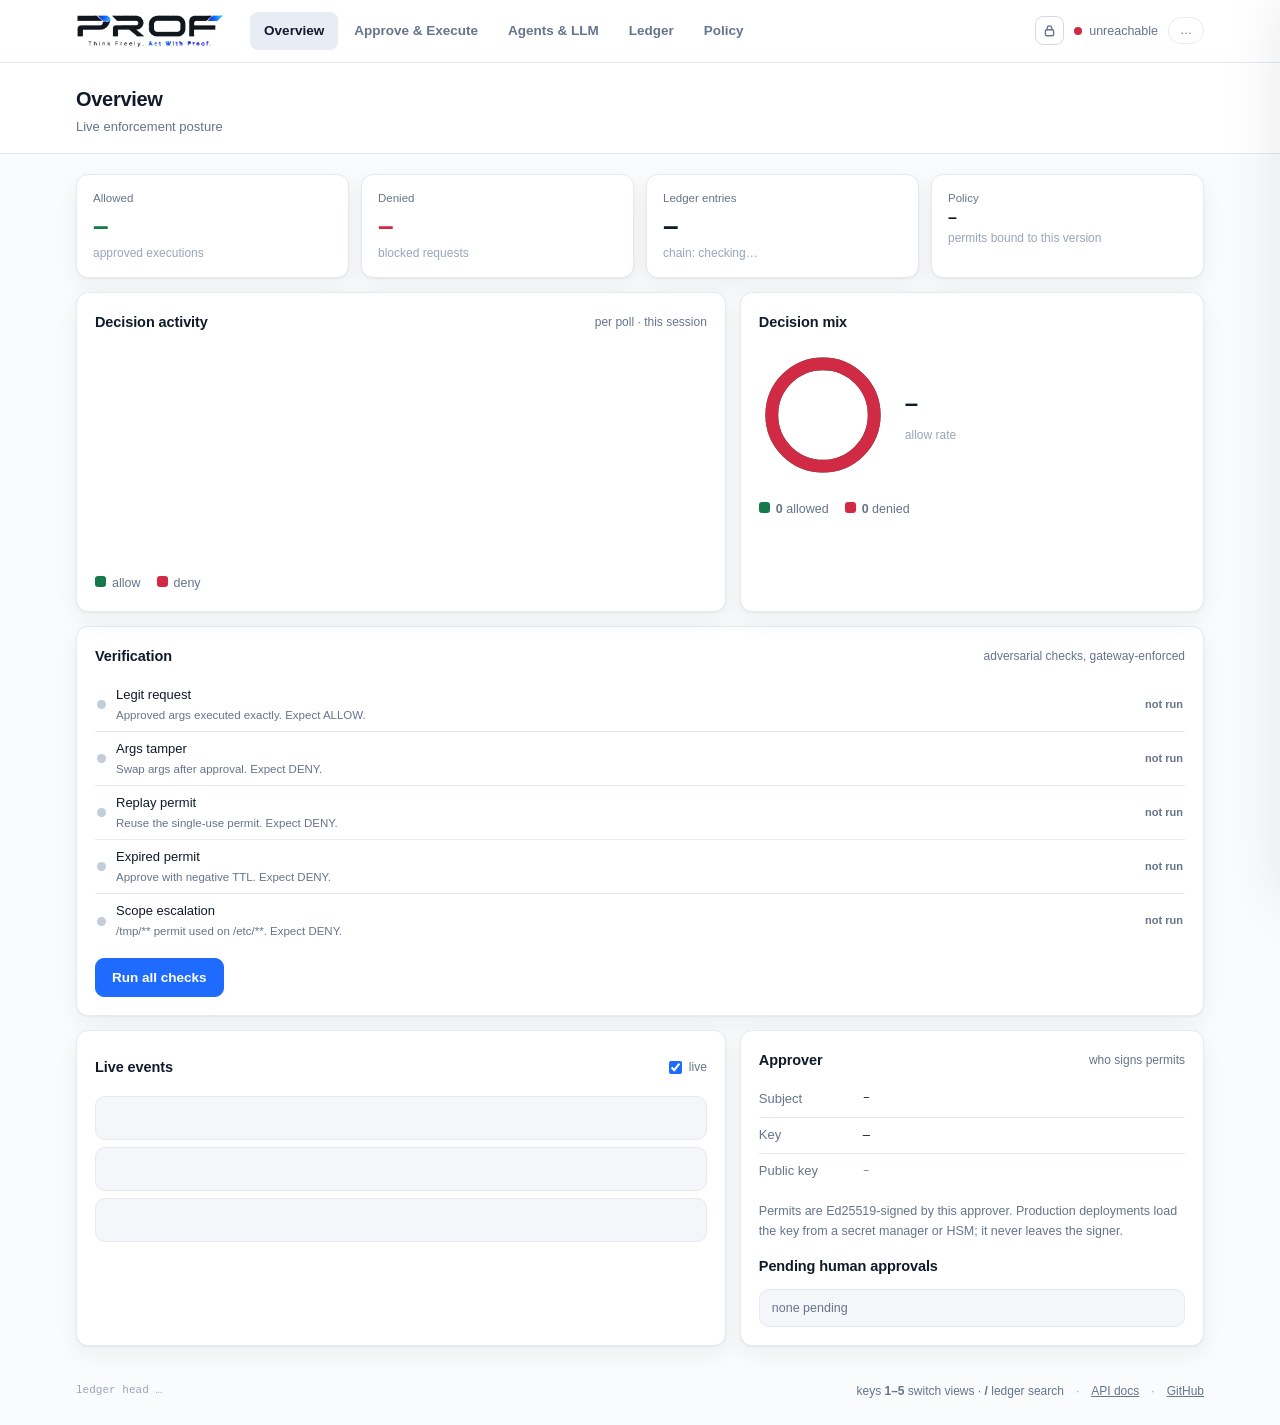
==== prof/console/index.html @ c2a3fd38 "PROF provider-matched models: /v1/llm/models catalog per provider, curated fallbacks, custom model i" ====
<!DOCTYPE html>
<html lang="en">
<head>
<meta charset="utf-8" />
<meta name="viewport" content="width=device-width, initial-scale=1" />
<title>PROF Console — Think Freely. Act With Proof.</title>
<meta name="description" content="PROF operations console: approve, execute, verify and audit AI agent actions." />
<link rel="icon" href="favicon.svg" type="image/svg+xml" />
<link rel="stylesheet" href="style.css" />
</head>
<body>
<header class="header">
  <div class="hwrap">
    <a class="brand" href="/console/" title="PROF console"><img src="logo.png" alt="PROF" /></a>
    <nav class="tabs" id="tabs">
      <button data-tab="overview" class="on">Overview</button>
      <button data-tab="operate">Approve &amp; Execute</button>
      <button data-tab="agents">Agents &amp; LLM</button>
      <button data-tab="ledger">Ledger</button>
      <button data-tab="policy">Policy</button>
    </nav>
    <div class="hstatus">
      <button class="lock" id="btn-key" title="Set API token (required when PROF_API_TOKEN is set on the gateway)"><svg viewBox="0 0 20 20"><rect x="4.5" y="9" width="11" height="8" rx="2"/><path d="M7 9V6.8a3 3 0 0 1 6 0V9"/></svg></button>
      <span class="health" id="health"><span class="dot gray"></span><span id="health-t">connecting</span></span>
      <span class="ver" id="h-version">…</span>
    </div>
  </div>
</header>

<div class="toastbox" id="toasts"></div>

<div class="pagehead"><div class="pwrap">
  <div><h1 id="view-title">Overview</h1><p id="view-sub">Live enforcement posture</p></div>
  <div class="pactions" id="view-actions"></div>
</div></div>

<main>
  <!-- OVERVIEW -->
  <section id="tab-overview" class="tab on">
    <div class="kpis">
      <div class="kpi"><div class="k">Allowed <span class="delta" id="d-allow"></span></div><div class="v ok" id="k-allow">–</div><div class="s">approved executions</div></div>
      <div class="kpi"><div class="k">Denied <span class="delta" id="d-deny"></span></div><div class="v bad" id="k-deny">–</div><div class="s">blocked requests</div></div>
      <div class="kpi"><div class="k">Ledger entries</div><div class="v" id="k-ledger">–</div><div class="s" id="k-chain">chain: checking…</div></div>
      <div class="kpi"><div class="k">Policy</div><div class="v small" id="k-policy">–</div><div class="s">permits bound to this version</div></div>
    </div>
    <div class="grid2">
      <div class="panel">
        <div class="phead"><h2>Decision activity</h2><span class="hint">per poll · this session</span></div>
        <canvas id="area" width="640" height="220"></canvas>
        <div class="legend"><span><i class="sw ok"></i>allow</span><span><i class="sw bad"></i>deny</span></div>
      </div>
      <div class="panel">
        <div class="phead"><h2>Decision mix</h2></div>
        <div class="donut-wrap">
          <svg viewBox="0 0 120 120" class="donut"><circle cx="60" cy="60" r="48" class="track"/><circle cx="60" cy="60" r="48" class="seg-ok" id="donut-ok"/><circle cx="60" cy="60" r="48" class="seg-bad" id="donut-bad"/></svg>
          <div class="donut-c"><b id="k-rate">–</b><span>allow rate</span></div>
        </div>
        <div class="legend"><span><i class="sw ok"></i><b id="lg-allow">0</b>&nbsp;allowed</span><span><i class="sw bad"></i><b id="lg-deny">0</b>&nbsp;denied</span></div>
      </div>
    </div>
    <div class="panel">
        <div class="phead"><h2>Verification</h2><span class="hint">adversarial checks, gateway-enforced</span></div>
        <div id="verify-mini"></div>
        <div class="row" style="margin-top:10px"><button id="btn-run-all" class="primary">Run all checks</button><span class="mut" id="rt-summary"></span></div>
      </div>
    <div class="grid2">
      <div class="panel">
        <div class="phead"><h2>Live events</h2><label class="switch"><input type="checkbox" id="feed-live" checked /> live</label></div>
        <ul class="feed" id="feed"><li class="skel"></li><li class="skel"></li><li class="skel"></li></ul>
      </div>
      <div class="panel">
        <div class="phead"><h2>Approver</h2><span class="hint">who signs permits</span></div>
        <dl class="kv">
          <div><dt>Subject</dt><dd class="mono" id="ap-subject">–</dd></div>
          <div><dt>Key</dt><dd id="ap-source">–</dd></div>
          <div><dt>Public key</dt><dd class="mono small" id="ap-pubkey">–</dd></div>
        </dl>
        <p class="mut small">Permits are Ed25519-signed by this approver. Production deployments load the key from a secret manager or HSM; it never leaves the signer.</p>
        <div class="phead" style="margin-top:14px"><h2>Pending human approvals</h2><span class="hint" id="pend-count"></span></div>
        <ul class="feed" id="pend-list"><li class="mut">none pending</li></ul>
      </div>
    </div>
  </section>

  <!-- OPERATE -->
  <section id="tab-operate" class="tab">
    <div class="steps">
      <div class="panel grow">
        <div class="phead"><h2><span class="n">1</span> Approve <span class="hint">issue a signed permit</span></h2></div>
        <label>Agent<input id="a-agent" value="agent:console:01" /></label>
        <div class="row2">
          <label>Action<select id="a-action"><option>tool.call</option><option>file.write</option><option>payment.transfer</option></select></label>
          <label>Resource<input id="a-resource" value="tool:crm.lookup" /></label>
        </div>
        <label>Args (JSON)<textarea id="a-args" rows="4">{"customer": "acme-42"}</textarea></label>
        <div class="row2">
          <label>TTL (s)<input id="a-ttl" type="number" value="300" /></label>
          <label class="self-end"><button id="btn-approve" class="primary">Sign permit</button></label>
        </div>
      </div>
      <div class="panel grow">
        <div class="phead"><h2><span class="n">2</span> Execute <span class="hint">verified server-side</span></h2></div>
        <label>Permit (JSON)<textarea id="e-permit" rows="6" placeholder="Sign a permit in step 1, or paste one here"></textarea></label>
        <div id="permit-info" class="permit-info mut">no permit loaded</div>
        <div class="row2">
          <label>Action<input id="e-action" value="tool.call" /></label>
          <label>Resource<input id="e-resource" value="tool:crm.lookup" /></label>
        </div>
        <label>Args (JSON)<textarea id="e-args" rows="4">{"customer": "acme-42"}</textarea></label>
        <div class="row"><button id="btn-execute" class="primary">Execute with proof</button><button id="btn-copy-permit">Copy permit</button><button id="btn-copy-curl">Copy as curl</button></div>
        <div class="row" style="margin-top:8px"><button id="btn-request">Request human approval</button><span class="hint" id="req-status">for high-tier actions — polls until decided</span></div>
      </div>
    </div>
    <div class="panel"><div class="phead"><h2><span class="n">3</span> Result</h2></div><pre class="out big" id="o-execute">—</pre></div>
  </section>

  <!-- AGENTS -->
  <section id="tab-agents" class="tab">
    <div class="grid2">
      <div class="panel">
        <div class="phead"><h2>LLM connection</h2><span class="pillok" id="llm-state">checking…</span></div>
        <dl class="kv">
          <div><dt>Provider</dt><dd class="mono" id="llm-provider">–</dd></div>
          <div><dt>Endpoint</dt><dd class="mono small" id="llm-url">–</dd></div>
          <div><dt>Model</dt><dd class="mono" id="llm-model">–</dd></div>
          <div><dt>API key</dt><dd id="llm-key">–</dd></div>
        </dl>
        <div class="row2">
          <label>Provider<select id="llm-prov"><option value="">gateway default</option></select></label>
          <label>Model<select id="llm-pick"><option value="">gateway default</option></select></label>
        </div>
        <div class="row2">
          <label>…or custom model name<input id="llm-custom" placeholder="e.g. gemma4:12b" /></label>
          <label class="self-end"><span class="row"><button id="btn-llm-check">Check again</button><button id="btn-llm-save">Save to gateway</button></span></label>
        </div>
        <p class="mut small">Local (Ollama, LM Studio, vLLM) or hosted (OpenAI, Azure, OpenRouter, Anthropic). API keys stay environment-only — the console never accepts or shows them. Saving writes <span class="mono">configs/llm.env</span>; restart the gateway to apply.</p>
      </div>
      <div class="panel">
        <div class="phead"><h2>Run a task</h2><span class="hint">model → permit → verified execution</span></div>
        <label>Task<textarea id="agent-task" rows="3">What tier is customer acme-42?</textarea></label>
        <div class="row"><label class="switch"><input type="checkbox" id="agent-human" /> pre-approve high-tier for this run</label></div>
        <div class="row"><label class="switch"><input type="checkbox" id="agent-wait" /> wait for human approval (opens a request, polls the queue)</label></div>
        <div class="row" style="margin-top:8px"><button id="btn-agent-run" class="primary">Run with proof</button></div>
      </div>
    </div>
    <div class="panel"><div class="phead"><h2>Result</h2><span class="hint" id="agent-summary"></span></div><pre class="out big" id="o-agent">—</pre></div>
    <div class="panel">
      <div class="phead"><h2>Remote MCP endpoint</h2><span class="pillok" id="mcp-state">checking…</span></div>
      <div class="row2">
        <div><label>Public URL to register (Dots custom app, Muse connector)<input id="mcp-url" readonly /></label></div>
        <div><label class="self-end"><span class="row"><button id="btn-mcp-test">Test endpoint</button><button id="btn-copy-mcp-url">Copy URL</button></span></label></div>
      </div>
      <p class="mut small" id="mcp-info">Stateless Streamable HTTP, Bearer-gated when PROF_API_TOKEN is set. Must be public HTTPS — use <span class="mono">PROF_DOMAIN=… docker compose --profile edge up</span>.</p>
    </div>
    <div class="panel">
      <div class="phead"><h2>Connect an external agent</h2></div>
      <div class="seg" id="agent-tabs" style="margin-bottom:12px">
        <button data-ag="dots" class="on">Dots</button><button data-ag="muse">Muse</button><button data-ag="claude">Claude Code</button><button data-ag="codex">Codex</button><button data-ag="gemini">Gemini</button><button data-ag="cursor">Cursor etc.</button><button data-ag="hook">Shell hook</button>
      </div>
      <div id="agent-pane"></div>
      <p class="mut small">Full per-agent setup: <span class="mono">docs/AGENTS.md</span>. Run <span class="mono">sh integrations/install.sh</span> first — it prints MCP JSON with your absolute binary path.</p>
    </div>
  </section>

  <!-- LEDGER -->
  <section id="tab-ledger" class="tab">
    <div class="panel">
      <div class="phead"><h2>Audit ledger <span class="hint">tamper-evident hash chain</span></h2>
        <span class="pillok" id="ledger-state">checking…</span></div>
      <div class="toolbar">
        <div class="seg" id="ledger-filter">
          <button data-f="all" class="on">all</button><button data-f="approve">approve</button><button data-f="allow">allow</button><button data-f="deny">deny</button>
        </div>
        <input id="ledger-q" placeholder="filter: agent, action, resource, detail…  ( / )" />
        <button id="btn-export">Export JSON</button>
        <button id="btn-ledger">Refresh</button>
      </div>
      <table class="ltable"><thead><tr><th>seq</th><th>event</th><th>action</th><th>resource</th><th>agent</th><th>detail</th><th></th></tr></thead><tbody id="ledger-body"><tr><td colspan="7"><div class="skel"></div></td></tr></tbody></table>
    </div>
  </section>

  <!-- POLICY -->
  <section id="tab-policy" class="tab">
    <div class="panel">
      <div class="phead"><h2>Active policy <span class="hint mono" id="policy-id"></span></h2></div>
      <div class="tiers">
        <div class="tier low"><b>Low</b><span>pre-delegated reads, auto-approvable</span></div>
        <div class="tier med"><b>Medium</b><span>constrained tokens: limits, expiry, prefix</span></div>
        <div class="tier high"><b>High</b><span>explicit human approval, amount caps</span></div>
      </div>
      <table class="ltable"><thead><tr><th>action</th><th>resource</th><th>tier</th><th>human</th><th>max amount</th></tr></thead><tbody id="policy-body"></tbody></table>
      <p class="mut">Unmatched requests fall back to <b id="policy-default"></b> → deny (fail-closed). Changing <span class="mono">policy_id</span> invalidates outstanding permits.</p>
    </div>
  </section>
</main>

<footer class="statusbar">
  <span id="sb-head" class="mono">ledger head …</span><span class="sp"></span>
  <span class="mut">keys <b>1–5</b> switch views · <b>/</b> ledger search</span>
  <span>·</span><a href="/docs">API docs</a><span>·</span><a href="https://github.com/4chains-inc/prof">GitHub</a>
</footer>

<div class="drawer" id="drawer"><div class="dhead"><h3>Ledger entry <span id="d-seq"></span></h3><button id="d-close">✕</button></div><pre class="out big" id="d-body"></pre>
<div class="chain" id="d-chain"></div></div>
<div class="scrim" id="scrim"></div>
<script src="app.js"></script>
</body>
</html>
---- prof/console/style.css ----
:root{
  --bg:#fafbfc;--panel:#ffffff;--panel2:#f4f6f9;--line:#e5e9f0;--line2:#d3dae6;
  --txt:#111a2b;--mut:#66748c;--faint:#9aa5ba;
  --acc:#1f6bff;--acc-d:#184fc4;--cyan:#0277b6;
  --ok:#16794c;--okbg:#e9f6ee;--bad:#d02a45;--badbg:#fdeef1;--warn:#a85b09;--warnbg:#fdf3e2;
  --r:12px;--rs:8px;--shadow:0 1px 2px rgba(17,26,43,.05),0 8px 24px rgba(17,26,43,.06);
}
*{box-sizing:border-box}
html{-webkit-text-size-adjust:100%}
body{margin:0;min-height:100vh;color:var(--txt);background:var(--bg);
  font:14px/1.6 -apple-system,BlinkMacSystemFont,"Segoe UI",Inter,Roboto,"Noto Sans KR",sans-serif}
a{color:var(--cyan)}
.mut{color:var(--mut)} .mut.small{font-size:12.5px}
.mono{font-family:ui-monospace,SFMono-Regular,Menlo,Consolas,monospace;font-size:.92em}
.hint{color:var(--mut);font-weight:400;font-size:12px}

/* header */
.header{position:sticky;top:0;z-index:30;background:rgba(255,255,255,.92);backdrop-filter:blur(10px);border-bottom:1px solid var(--line)}
.hwrap{max-width:1180px;margin:0 auto;padding:12px 26px;display:flex;align-items:center;gap:26px}
.brand img{height:34px;display:block}
.tabs{display:flex;gap:2px;flex:1;overflow-x:auto}
.tabs button{background:transparent;border:0;color:var(--mut);font:inherit;font-weight:600;font-size:13.5px;padding:8px 14px;border-radius:8px;cursor:pointer;white-space:nowrap}
.tabs button:hover{color:var(--txt);background:#eef1f6}
.tabs button.on{color:var(--txt);background:#e8edf5}
.hstatus{display:flex;align-items:center;gap:10px;margin-left:auto}
.lock{background:#fff;border:1px solid var(--line2);border-radius:8px;padding:6px;cursor:pointer;display:flex}
.lock svg{width:15px;height:15px;fill:none;stroke:var(--mut);stroke-width:1.8;stroke-linecap:round}
.lock.set svg{stroke:var(--ok)}
.lock:hover{border-color:var(--acc)}
.health{font-size:12.5px;color:var(--mut);display:inline-flex;align-items:center;gap:7px}
.ver{font-size:12px;color:var(--mut);border:1px solid var(--line);border-radius:999px;padding:3px 11px;background:#fff}
.dot{width:8px;height:8px;border-radius:50%;display:inline-block}
.dot.gray{background:#b6c0d1}.dot.green{background:var(--ok)}.dot.red{background:var(--bad)}

/* page head */
.pagehead{border-bottom:1px solid var(--line);background:#fff}
.pwrap{max-width:1180px;margin:0 auto;padding:20px 26px 16px;display:flex;align-items:end;gap:16px}
.pwrap h1{margin:0;font-size:20px;letter-spacing:-.3px}
.pwrap p{margin:2px 0 0;color:var(--mut);font-size:13px}
.pactions{margin-left:auto}

/* layout */
main{max-width:1180px;margin:0 auto;padding:20px 26px 8px}
.tab{display:none}.tab.on{display:block;animation:fade .2s ease}
@keyframes fade{from{opacity:0}to{opacity:1}}
.grid2{display:grid;grid-template-columns:1.4fr 1fr;gap:14px}
@media(max-width:1000px){.grid2{grid-template-columns:1fr}}
.steps{display:grid;grid-template-columns:1fr 1fr;gap:14px;margin-bottom:14px}
@media(max-width:1000px){.steps{grid-template-columns:1fr}}

/* panels */
.panel{background:var(--panel);border:1px solid var(--line);border-radius:var(--r);padding:18px;margin-bottom:14px;box-shadow:var(--shadow)}
.phead{display:flex;align-items:center;gap:12px;margin-bottom:10px}
.phead h2{margin:0;font-size:14.5px;flex:1;letter-spacing:-.1px}
.n{display:inline-flex;width:22px;height:22px;border-radius:50%;background:var(--txt);color:#fff;align-items:center;justify-content:center;font-size:12px;margin-right:6px}
.kpis{display:grid;grid-template-columns:repeat(auto-fit,minmax(150px,1fr));gap:12px;margin-bottom:14px}
.kpi{background:var(--panel);border:1px solid var(--line);border-radius:var(--r);padding:14px 16px;box-shadow:var(--shadow)}
.kpi .k{font-size:11.5px;color:var(--mut);display:flex;gap:8px;align-items:center}
.kpi .v{font-size:28px;font-weight:750;line-height:1.3;letter-spacing:-.5px}
.kpi .v.small{font-size:16px}
.kpi .s{font-size:12px;color:var(--faint)}
.v.ok{color:var(--ok)} .v.bad{color:var(--bad)}
.delta{font-size:11px;font-weight:700;border-radius:6px;padding:0 7px;background:#eef1f6;color:var(--mut)}
.delta.up-ok{background:var(--okbg);color:var(--ok)} .delta.up-bad{background:var(--badbg);color:var(--bad)}

/* key-values */
.kv{margin:4px 0 10px}
.kv>div{display:flex;gap:12px;padding:7px 0;border-bottom:1px solid var(--line);font-size:13px}
.kv>div:last-child{border:0}
.kv dt{width:92px;flex:0 0 auto;color:var(--mut);margin:0}
.kv dd{margin:0;word-break:break-all}
.kv dd.small{font-size:11.5px;color:var(--mut)}

/* charts */
#area{width:100%;height:220px;display:block}
.legend{display:flex;gap:16px;margin-top:8px;font-size:12.5px;color:var(--mut)}
.legend .sw{display:inline-block;width:11px;height:11px;border-radius:3px;margin-right:6px}
.sw.ok{background:var(--ok)} .sw.bad{background:var(--bad)}
.donut{width:128px;height:128px;transform:rotate(-90deg)}
.donut circle{fill:none;stroke-width:12}
.donut .track{stroke:#e9edf3}
.donut .seg-ok{stroke:var(--ok);stroke-dasharray:302 302;transition:stroke-dashoffset .6s ease}
.donut .seg-bad{stroke:var(--bad);stroke-dasharray:302 302;transition:stroke-dashoffset .6s ease}
.donut-wrap{display:flex;align-items:center;gap:18px;padding:6px 0 12px}
.donut-c b{display:block;font-size:24px;letter-spacing:-.5px}.donut-c span{font-size:12px;color:var(--faint)}

/* forms */
label{display:block;margin:9px 0;color:var(--mut);font-size:12.5px;font-weight:600}
input,select,textarea{width:100%;margin-top:5px;background:#fff;color:var(--txt);border:1px solid var(--line2);
  border-radius:var(--rs);padding:9px 11px;font:inherit;font-weight:400}
input:focus,select:focus,textarea:focus{outline:none;border-color:var(--acc);box-shadow:0 0 0 3px rgba(31,107,255,.13)}
textarea{font-family:ui-monospace,SFMono-Regular,Menlo,Consolas,monospace;font-size:12.5px;resize:vertical;background:#fcfdff}
.row{display:flex;gap:10px;align-items:center;flex-wrap:wrap}
.row2{display:grid;grid-template-columns:1fr 1fr;gap:10px}
@media(max-width:640px){.row2{grid-template-columns:1fr}}
.self-end{align-self:end}
button{background:#fff;color:var(--txt);border:1px solid var(--line2);border-radius:9px;padding:8px 16px;
  cursor:pointer;font:inherit;font-weight:600;font-size:13.5px}
button:hover{border-color:var(--acc)}
button.primary{background:var(--acc);border-color:var(--acc);color:#fff}
button.primary:hover{background:var(--acc-d)}
.switch{display:inline-flex;align-items:center;gap:7px;font-size:12px;color:var(--mut);cursor:pointer;font-weight:400}
.switch input{width:auto;margin:0;accent-color:var(--acc)}

/* outputs */
pre.out{background:#101828;color:#d8e2f2;border-radius:10px;padding:11px 13px;max-height:250px;
  overflow:auto;font:12px/1.65 ui-monospace,SFMono-Regular,Menlo,Consolas,monospace;white-space:pre-wrap;word-break:break-word;margin:10px 0 0}
pre.out.big{max-height:340px}
.permit-info{border:1px dashed var(--line2);border-radius:10px;padding:9px 12px;font-size:12.5px;margin:8px 0;background:var(--panel2)}
.permit-info b{color:var(--acc-d)}
.exp-ok{color:var(--ok)} .exp-soon{color:var(--warn)} .exp-dead{color:var(--bad)}

/* feed */
.feed{list-style:none;margin:0;padding:0;max-height:360px;overflow:auto;display:flex;flex-direction:column;gap:7px}
.feed li{background:var(--panel2);border:1px solid var(--line);border-radius:10px;padding:8px 12px;font-size:12.5px;display:flex;gap:10px;align-items:baseline}
.feed .t{color:var(--faint);font-family:ui-monospace,monospace;font-size:11px;white-space:nowrap}
.ev{font-weight:700;font-size:11px;text-transform:uppercase;letter-spacing:.4px;padding:1px 9px;border-radius:999px;white-space:nowrap}
.ev-approve{background:#e3ecfd;color:#1d4ed8}
.ev-allow{background:var(--okbg);color:var(--ok)}
.ev-deny{background:var(--badbg);color:var(--bad)}
.ev-request{background:#f0eafd;color:#6d28d9}
.skel{height:44px;border-radius:10px;background:linear-gradient(90deg,#eceff4 25%,#f6f8fb 50%,#eceff4 75%);background-size:200% 100%;animation:sh 1.2s infinite}
@keyframes sh{to{background-position:-200% 0}}

/* compact verification rows */
.vrow{display:flex;align-items:center;gap:10px;padding:7px 2px;border-bottom:1px solid var(--line);font-size:13px}
.vrow:last-child{border:0}
.vrow .nm{flex:1}
.vrow .nm small{display:block;color:var(--mut);font-size:11.5px}
.vdot{width:9px;height:9px;border-radius:50%;background:#c3ccd9;flex:0 0 auto}
.vdot.pass{background:var(--ok)} .vdot.fail{background:var(--bad)} .vdot.run{background:var(--acc);animation:blink 1s infinite}
@keyframes blink{50%{opacity:.35}}
.vverdict{font-size:11px;font-weight:700;min-width:88px;text-align:right;color:var(--mut)}
.vverdict.pass{color:var(--ok)} .vverdict.fail{color:var(--bad)}

/* scenarios (legacy full cards, kept for reference) */
.wide{max-width:100%}
.scenarios{display:grid;grid-template-columns:repeat(auto-fit,minmax(215px,1fr));gap:12px;margin-bottom:14px}
.scn{background:var(--panel);border:1px solid var(--line);border-radius:var(--r);padding:16px;display:flex;flex-direction:column;gap:8px;box-shadow:var(--shadow)}
.scn h3{margin:0;font-size:14px}
.scn p{margin:0;color:var(--mut);font-size:12.5px;flex:1}
.verdict{font-size:12px;font-weight:700;border-radius:8px;padding:6px 10px;text-align:center;background:var(--panel2);border:1px solid var(--line);color:var(--mut)}
.verdict.pass{background:var(--okbg);border-color:#b5dfc2;color:var(--ok)}
.verdict.fail{background:var(--badbg);border-color:#f2b3bf;color:var(--bad)}
.verdict.run{border-color:var(--acc);color:var(--acc)}

/* tables */
.toolbar{display:flex;gap:10px;align-items:center;margin-bottom:12px;flex-wrap:wrap}
.toolbar input{flex:1;min-width:180px;margin:0}
.seg{display:flex;background:#edf0f5;border:1px solid var(--line);border-radius:9px;padding:3px;gap:2px}
.seg button{border:0;background:transparent;padding:5px 13px;font-size:12.5px;color:var(--mut)}
.seg button.on{background:#fff;color:var(--txt);box-shadow:0 1px 3px rgba(17,26,43,.12)}
table.ltable{width:100%;border-collapse:collapse;font-size:12.5px}
.ltable th,.ltable td{text-align:left;padding:8px 10px;border-bottom:1px solid var(--line);vertical-align:top}
.ltable thead th{color:var(--mut);font-size:11px;text-transform:uppercase;letter-spacing:.5px;background:#f5f7fa;position:sticky;top:0;font-weight:600}
.ltable tbody tr{cursor:pointer}
.ltable tbody tr:hover{background:#f2f6fd}
.hash{font-family:ui-monospace,monospace;font-size:11px;color:var(--faint)}
.t-low,.t-medium,.t-high{font-size:11.5px;font-weight:700;border-radius:999px;padding:2px 11px;white-space:nowrap}
.t-low{background:var(--okbg);color:var(--ok)}
.t-medium{background:var(--warnbg);color:var(--warn)}
.t-high{background:var(--badbg);color:var(--bad)}
.tiers{display:flex;gap:10px;margin-bottom:14px;flex-wrap:wrap}
.tier{flex:1;min-width:180px;border-radius:12px;padding:12px 15px;font-size:13px;border:1px solid var(--line)}
.tier b{display:block;font-size:14px}
.tier span{color:var(--mut);font-size:12px}
.tier.low{background:#f3faf5;border-color:#c4e5cf}
.tier.med{background:#fffaf1;border-color:#eed9ae}
.tier.high{background:#fef5f7;border-color:#f2b3bf}
.pillok{font-size:12px;border-radius:999px;padding:4px 13px;background:var(--okbg);color:var(--ok);border:1px solid #b5dfc2}
.pillok.bad{background:var(--badbg);color:var(--bad);border-color:#f2b3bf}

/* drawer + toasts + statusbar */
.scrim{position:fixed;inset:0;background:rgba(17,26,43,.35);opacity:0;pointer-events:none;transition:opacity .2s;z-index:40}
.scrim.on{opacity:1;pointer-events:auto}
.drawer{position:fixed;top:0;right:0;bottom:0;width:min(560px,94vw);background:#fff;border-left:1px solid var(--line);
  z-index:41;transform:translateX(105%);transition:transform .25s ease;display:flex;flex-direction:column;padding:20px;box-shadow:-20px 0 60px rgba(17,26,43,.12)}
.drawer.on{transform:none}
.dhead{display:flex;align-items:center;gap:10px}.dhead h3{margin:0;flex:1;font-size:15px}
.chain{margin-top:12px;font-size:12px;color:var(--mut);border-top:1px solid var(--line);padding-top:10px}
.chain .hash{color:var(--acc-d)}
.toastbox{position:fixed;right:18px;bottom:18px;z-index:60;display:flex;flex-direction:column;gap:9px;max-width:min(420px,90vw)}
.toast{background:#fff;border:1px solid var(--line2);border-left:3px solid var(--acc);border-radius:10px;
  padding:11px 15px 11px 38px;font-size:13px;box-shadow:0 12px 32px rgba(17,26,43,.14);animation:slide .2s ease;position:relative}
.toast::before{position:absolute;left:13px;top:11px;font-size:14px}
.toast.ok{border-left-color:var(--ok)} .toast.ok::before{content:"✓";color:var(--ok);font-weight:700}
.toast.err{border-left-color:var(--bad)} .toast.err::before{content:"✕";color:var(--bad);font-weight:700}
.toast b{display:block;margin-bottom:2px;font-size:13px}
@keyframes slide{from{opacity:0;transform:translateX(16px)}to{opacity:1}}
.statusbar{display:flex;align-items:center;gap:12px;max-width:1180px;margin:0 auto;padding:14px 26px 24px;color:var(--faint);font-size:12px}
.statusbar .sp{flex:1}
.statusbar a{color:var(--mut)}
@media(max-width:860px){
  .hwrap{flex-wrap:wrap;gap:12px}
  .tabs{order:3;width:100%}
  .kpi .v{font-size:24px}
}
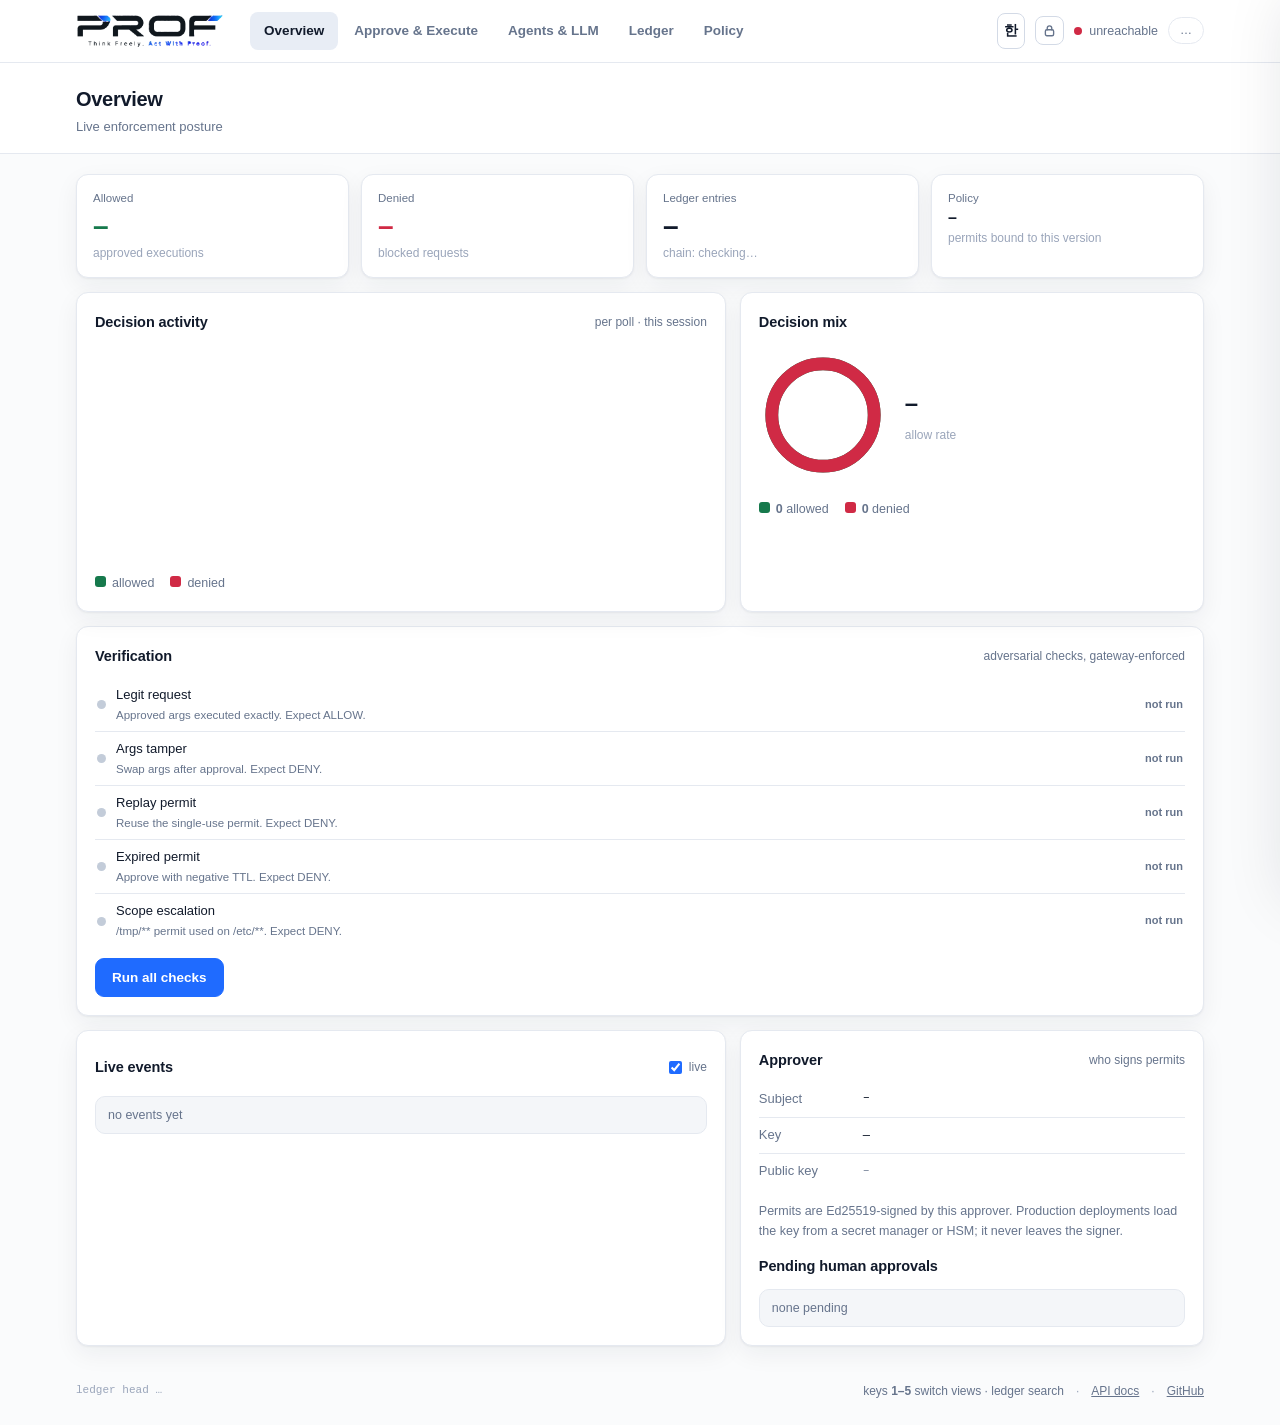
==== commit ca5d8069: "PROF 1.0.0 release: KO/EN console, version lock, verified packaging (sdist+reinstall+docker), 80 tes" ====
--- a/prof/console/index.html
+++ b/prof/console/index.html
@@ -13,15 +13,16 @@
   <div class="hwrap">
     <a class="brand" href="/console/" title="PROF console"><img src="logo.png" alt="PROF" /></a>
     <nav class="tabs" id="tabs">
-      <button data-tab="overview" class="on">Overview</button>
-      <button data-tab="operate">Approve &amp; Execute</button>
-      <button data-tab="agents">Agents &amp; LLM</button>
-      <button data-tab="ledger">Ledger</button>
-      <button data-tab="policy">Policy</button>
+      <button data-tab="overview" class="on" data-i18n="tabs.overview">Overview</button>
+      <button data-tab="operate" data-i18n="tabs.operate">Approve &amp; Execute</button>
+      <button data-tab="agents" data-i18n="tabs.agents">Agents &amp; LLM</button>
+      <button data-tab="ledger" data-i18n="tabs.ledger">Ledger</button>
+      <button data-tab="policy" data-i18n="tabs.policy">Policy</button>
     </nav>
     <div class="hstatus">
+      <button class="lock" id="btn-lang" title="한국어 / English">한</button>
       <button class="lock" id="btn-key" title="Set API token (required when PROF_API_TOKEN is set on the gateway)"><svg viewBox="0 0 20 20"><rect x="4.5" y="9" width="11" height="8" rx="2"/><path d="M7 9V6.8a3 3 0 0 1 6 0V9"/></svg></button>
-      <span class="health" id="health"><span class="dot gray"></span><span id="health-t">connecting</span></span>
+      <span class="health" id="health"><span class="dot gray"></span><span id="health-t" data-i18n="st.connecting">connecting</span></span>
       <span class="ver" id="h-version">…</span>
     </div>
   </div>
@@ -38,45 +39,45 @@
   <!-- OVERVIEW -->
   <section id="tab-overview" class="tab on">
     <div class="kpis">
-      <div class="kpi"><div class="k">Allowed <span class="delta" id="d-allow"></span></div><div class="v ok" id="k-allow">–</div><div class="s">approved executions</div></div>
-      <div class="kpi"><div class="k">Denied <span class="delta" id="d-deny"></span></div><div class="v bad" id="k-deny">–</div><div class="s">blocked requests</div></div>
-      <div class="kpi"><div class="k">Ledger entries</div><div class="v" id="k-ledger">–</div><div class="s" id="k-chain">chain: checking…</div></div>
-      <div class="kpi"><div class="k">Policy</div><div class="v small" id="k-policy">–</div><div class="s">permits bound to this version</div></div>
+      <div class="kpi"><div class="k"><span data-i18n="kpi.allowed">Allowed</span> <span class="delta" id="d-allow"></span></div><div class="v ok" id="k-allow">–</div><div class="s" data-i18n="kpi.allowed.s">approved executions</div></div>
+      <div class="kpi"><div class="k"><span data-i18n="kpi.denied">Denied</span> <span class="delta" id="d-deny"></span></div><div class="v bad" id="k-deny">–</div><div class="s" data-i18n="kpi.denied.s">blocked requests</div></div>
+      <div class="kpi"><div class="k" data-i18n="kpi.ledger">Ledger entries</div><div class="v" id="k-ledger">–</div><div class="s" id="k-chain">chain: checking…</div></div>
+      <div class="kpi"><div class="k" data-i18n="kpi.policy">Policy</div><div class="v small" id="k-policy">–</div><div class="s" data-i18n="kpi.policy.s">permits bound to this version</div></div>
     </div>
     <div class="grid2">
       <div class="panel">
-        <div class="phead"><h2>Decision activity</h2><span class="hint">per poll · this session</span></div>
+        <div class="phead"><h2 data-i18n="h.activity">Decision activity</h2><span class="hint" data-i18n="h.activity.h">per poll · this session</span></div>
         <canvas id="area" width="640" height="220"></canvas>
-        <div class="legend"><span><i class="sw ok"></i>allow</span><span><i class="sw bad"></i>deny</span></div>
-      </div>
-      <div class="panel">
-        <div class="phead"><h2>Decision mix</h2></div>
+        <div class="legend"><span><i class="sw ok"></i><span data-i18n="legend.allowed">allow</span></span><span><i class="sw bad"></i><span data-i18n="legend.denied">deny</span></span></div>
+      </div>
+      <div class="panel">
+        <div class="phead"><h2 data-i18n="h.mix">Decision mix</h2></div>
         <div class="donut-wrap">
           <svg viewBox="0 0 120 120" class="donut"><circle cx="60" cy="60" r="48" class="track"/><circle cx="60" cy="60" r="48" class="seg-ok" id="donut-ok"/><circle cx="60" cy="60" r="48" class="seg-bad" id="donut-bad"/></svg>
-          <div class="donut-c"><b id="k-rate">–</b><span>allow rate</span></div>
+          <div class="donut-c"><b id="k-rate">–</b><span data-i18n="allow.rate">allow rate</span></div>
         </div>
         <div class="legend"><span><i class="sw ok"></i><b id="lg-allow">0</b>&nbsp;allowed</span><span><i class="sw bad"></i><b id="lg-deny">0</b>&nbsp;denied</span></div>
       </div>
     </div>
     <div class="panel">
-        <div class="phead"><h2>Verification</h2><span class="hint">adversarial checks, gateway-enforced</span></div>
+        <div class="phead"><h2 data-i18n="h.verify">Verification</h2><span class="hint" data-i18n="h.verify.h">adversarial checks, gateway-enforced</span></div>
         <div id="verify-mini"></div>
-        <div class="row" style="margin-top:10px"><button id="btn-run-all" class="primary">Run all checks</button><span class="mut" id="rt-summary"></span></div>
+        <div class="row" style="margin-top:10px"><button id="btn-run-all" class="primary" data-i18n="btn.runall">Run all checks</button><span class="mut" id="rt-summary"></span></div>
       </div>
     <div class="grid2">
       <div class="panel">
-        <div class="phead"><h2>Live events</h2><label class="switch"><input type="checkbox" id="feed-live" checked /> live</label></div>
+        <div class="phead"><h2 data-i18n="h.feed">Live events</h2><label class="switch"><input type="checkbox" id="feed-live" checked /> <span data-i18n="feed.live">live</span></label></div>
         <ul class="feed" id="feed"><li class="skel"></li><li class="skel"></li><li class="skel"></li></ul>
       </div>
       <div class="panel">
-        <div class="phead"><h2>Approver</h2><span class="hint">who signs permits</span></div>
+        <div class="phead"><h2 data-i18n="h.approver">Approver</h2><span class="hint" data-i18n="h.approver.h">who signs permits</span></div>
         <dl class="kv">
-          <div><dt>Subject</dt><dd class="mono" id="ap-subject">–</dd></div>
-          <div><dt>Key</dt><dd id="ap-source">–</dd></div>
-          <div><dt>Public key</dt><dd class="mono small" id="ap-pubkey">–</dd></div>
+          <div><dt data-i18n="kv.subject">Subject</dt><dd class="mono" id="ap-subject">–</dd></div>
+          <div><dt data-i18n="kv.key">Key</dt><dd id="ap-source">–</dd></div>
+          <div><dt data-i18n="kv.pubkey">Public key</dt><dd class="mono small" id="ap-pubkey">–</dd></div>
         </dl>
         <p class="mut small">Permits are Ed25519-signed by this approver. Production deployments load the key from a secret manager or HSM; it never leaves the signer.</p>
-        <div class="phead" style="margin-top:14px"><h2>Pending human approvals</h2><span class="hint" id="pend-count"></span></div>
+        <div class="phead" style="margin-top:14px"><h2 data-i18n="h.pending">Pending human approvals</h2><span class="hint" id="pend-count"></span></div>
         <ul class="feed" id="pend-list"><li class="mut">none pending</li></ul>
       </div>
     </div>
@@ -86,74 +87,74 @@
   <section id="tab-operate" class="tab">
     <div class="steps">
       <div class="panel grow">
-        <div class="phead"><h2><span class="n">1</span> Approve <span class="hint">issue a signed permit</span></h2></div>
-        <label>Agent<input id="a-agent" value="agent:console:01" /></label>
-        <div class="row2">
-          <label>Action<select id="a-action"><option>tool.call</option><option>file.write</option><option>payment.transfer</option></select></label>
-          <label>Resource<input id="a-resource" value="tool:crm.lookup" /></label>
-        </div>
-        <label>Args (JSON)<textarea id="a-args" rows="4">{"customer": "acme-42"}</textarea></label>
-        <div class="row2">
-          <label>TTL (s)<input id="a-ttl" type="number" value="300" /></label>
-          <label class="self-end"><button id="btn-approve" class="primary">Sign permit</button></label>
+        <div class="phead"><h2><span class="n">1</span> <span data-i18n="op.1">Approve</span> <span class="hint" data-i18n="op.1.h">issue a signed permit</span></h2></div>
+        <label><span data-i18n="f.agent">Agent</span><input id="a-agent" value="agent:console:01" /></label>
+        <div class="row2">
+          <label><span data-i18n="f.action">Action</span><select id="a-action"><option>tool.call</option><option>file.write</option><option>payment.transfer</option></select></label>
+          <label><span data-i18n="f.resource">Resource</span><input id="a-resource" value="tool:crm.lookup" /></label>
+        </div>
+        <label><span data-i18n="f.args">Args (JSON)</span><textarea id="a-args" rows="4">{"customer": "acme-42"}</textarea></label>
+        <div class="row2">
+          <label><span data-i18n="f.ttl">TTL (s)</span><input id="a-ttl" type="number" value="300" /></label>
+          <label class="self-end"><button id="btn-approve" class="primary" data-i18n="btn.sign">Sign permit</button></label>
         </div>
       </div>
       <div class="panel grow">
-        <div class="phead"><h2><span class="n">2</span> Execute <span class="hint">verified server-side</span></h2></div>
-        <label>Permit (JSON)<textarea id="e-permit" rows="6" placeholder="Sign a permit in step 1, or paste one here"></textarea></label>
-        <div id="permit-info" class="permit-info mut">no permit loaded</div>
-        <div class="row2">
-          <label>Action<input id="e-action" value="tool.call" /></label>
-          <label>Resource<input id="e-resource" value="tool:crm.lookup" /></label>
-        </div>
-        <label>Args (JSON)<textarea id="e-args" rows="4">{"customer": "acme-42"}</textarea></label>
-        <div class="row"><button id="btn-execute" class="primary">Execute with proof</button><button id="btn-copy-permit">Copy permit</button><button id="btn-copy-curl">Copy as curl</button></div>
-        <div class="row" style="margin-top:8px"><button id="btn-request">Request human approval</button><span class="hint" id="req-status">for high-tier actions — polls until decided</span></div>
-      </div>
-    </div>
-    <div class="panel"><div class="phead"><h2><span class="n">3</span> Result</h2></div><pre class="out big" id="o-execute">—</pre></div>
+        <div class="phead"><h2><span class="n">2</span> <span data-i18n="op.2">Execute</span> <span class="hint" data-i18n="op.2.h">verified server-side</span></h2></div>
+        <label><span data-i18n="f.permit">Permit (JSON)</span><textarea id="e-permit" rows="6" data-i18n-ph="f.permit.ph" placeholder="Sign a permit in step 1, or paste one here"></textarea></label>
+        <div id="permit-info" class="permit-info mut" data-i18n="permit.none">no permit loaded</div>
+        <div class="row2">
+          <label><span data-i18n="f.action">Action</span><input id="e-action" value="tool.call" /></label>
+          <label><span data-i18n="f.resource">Resource</span><input id="e-resource" value="tool:crm.lookup" /></label>
+        </div>
+        <label><span data-i18n="f.args">Args (JSON)</span><textarea id="e-args" rows="4">{"customer": "acme-42"}</textarea></label>
+        <div class="row"><button id="btn-execute" class="primary" data-i18n="btn.exec">Execute with proof</button><button id="btn-copy-permit" data-i18n="btn.copy.permit">Copy permit</button><button id="btn-copy-curl" data-i18n="btn.copy.curl">Copy as curl</button></div>
+        <div class="row" style="margin-top:8px"><button id="btn-request" data-i18n="btn.request">Request human approval</button><span class="hint" id="req-status" data-i18n="req.hint">for high-tier actions — polls until decided</span></div>
+      </div>
+    </div>
+    <div class="panel"><div class="phead"><h2><span class="n">3</span> <span data-i18n="op.3">Result</span></h2></div><pre class="out big" id="o-execute">—</pre></div>
   </section>
 
   <!-- AGENTS -->
   <section id="tab-agents" class="tab">
     <div class="grid2">
       <div class="panel">
-        <div class="phead"><h2>LLM connection</h2><span class="pillok" id="llm-state">checking…</span></div>
+        <div class="phead"><h2 data-i18n="ag.llm">LLM connection</h2><span class="pillok" id="llm-state">checking…</span></div>
         <dl class="kv">
-          <div><dt>Provider</dt><dd class="mono" id="llm-provider">–</dd></div>
-          <div><dt>Endpoint</dt><dd class="mono small" id="llm-url">–</dd></div>
-          <div><dt>Model</dt><dd class="mono" id="llm-model">–</dd></div>
-          <div><dt>API key</dt><dd id="llm-key">–</dd></div>
+          <div><dt data-i18n="ag.provider">Provider</dt><dd class="mono" id="llm-provider">–</dd></div>
+          <div><dt data-i18n="ag.endpoint">Endpoint</dt><dd class="mono small" id="llm-url">–</dd></div>
+          <div><dt data-i18n="ag.model">Model</dt><dd class="mono" id="llm-model">–</dd></div>
+          <div><dt data-i18n="ag.key">API key</dt><dd id="llm-key">–</dd></div>
         </dl>
         <div class="row2">
-          <label>Provider<select id="llm-prov"><option value="">gateway default</option></select></label>
-          <label>Model<select id="llm-pick"><option value="">gateway default</option></select></label>
-        </div>
-        <div class="row2">
-          <label>…or custom model name<input id="llm-custom" placeholder="e.g. gemma4:12b" /></label>
-          <label class="self-end"><span class="row"><button id="btn-llm-check">Check again</button><button id="btn-llm-save">Save to gateway</button></span></label>
+          <label><span data-i18n="ag.provider">Provider</span><select id="llm-prov"><option value="">gateway default</option></select></label>
+          <label><span data-i18n="ag.model">Model</span><select id="llm-pick"><option value="">gateway default</option></select></label>
+        </div>
+        <div class="row2">
+          <label><span data-i18n="ag.custom">…or custom model name</span><input id="llm-custom" placeholder="e.g. gemma4:12b" /></label>
+          <label class="self-end"><span class="row"><button id="btn-llm-check" data-i18n="btn.check">Check again</button><button id="btn-llm-save" data-i18n="btn.save">Save to gateway</button></span></label>
         </div>
         <p class="mut small">Local (Ollama, LM Studio, vLLM) or hosted (OpenAI, Azure, OpenRouter, Anthropic). API keys stay environment-only — the console never accepts or shows them. Saving writes <span class="mono">configs/llm.env</span>; restart the gateway to apply.</p>
       </div>
       <div class="panel">
-        <div class="phead"><h2>Run a task</h2><span class="hint">model → permit → verified execution</span></div>
-        <label>Task<textarea id="agent-task" rows="3">What tier is customer acme-42?</textarea></label>
-        <div class="row"><label class="switch"><input type="checkbox" id="agent-human" /> pre-approve high-tier for this run</label></div>
-        <div class="row"><label class="switch"><input type="checkbox" id="agent-wait" /> wait for human approval (opens a request, polls the queue)</label></div>
-        <div class="row" style="margin-top:8px"><button id="btn-agent-run" class="primary">Run with proof</button></div>
-      </div>
-    </div>
-    <div class="panel"><div class="phead"><h2>Result</h2><span class="hint" id="agent-summary"></span></div><pre class="out big" id="o-agent">—</pre></div>
-    <div class="panel">
-      <div class="phead"><h2>Remote MCP endpoint</h2><span class="pillok" id="mcp-state">checking…</span></div>
+        <div class="phead"><h2 data-i18n="ag.task">Run a task</h2><span class="hint" data-i18n="ag.task.h">model → permit → verified execution</span></div>
+        <label><span data-i18n="ag.task.label">Task</span><textarea id="agent-task" rows="3">What tier is customer acme-42?</textarea></label>
+        <div class="row"><label class="switch"><input type="checkbox" id="agent-human" /> <span data-i18n="ag.human">pre-approve high-tier for this run</span></label></div>
+        <div class="row"><label class="switch"><input type="checkbox" id="agent-wait" /> <span data-i18n="ag.wait">wait for human approval (opens a request, polls the queue)</span></label></div>
+        <div class="row" style="margin-top:8px"><button id="btn-agent-run" class="primary" data-i18n="btn.run">Run with proof</button></div>
+      </div>
+    </div>
+    <div class="panel"><div class="phead"><h2 data-i18n="ag.result">Result</h2><span class="hint" id="agent-summary"></span></div><pre class="out big" id="o-agent">—</pre></div>
+    <div class="panel">
+      <div class="phead"><h2 data-i18n="ag.mcp">Remote MCP endpoint</h2><span class="pillok" id="mcp-state">checking…</span></div>
       <div class="row2">
-        <div><label>Public URL to register (Dots custom app, Muse connector)<input id="mcp-url" readonly /></label></div>
-        <div><label class="self-end"><span class="row"><button id="btn-mcp-test">Test endpoint</button><button id="btn-copy-mcp-url">Copy URL</button></span></label></div>
+        <div><label><span data-i18n="ag.mcp.url">Public URL to register (Dots custom app, Muse connector)</span><input id="mcp-url" readonly /></label></div>
+        <div><label class="self-end"><span class="row"><button id="btn-mcp-test" data-i18n="btn.mcp.test">Test endpoint</button><button id="btn-copy-mcp-url" data-i18n="btn.mcp.copy">Copy URL</button></span></label></div>
       </div>
       <p class="mut small" id="mcp-info">Stateless Streamable HTTP, Bearer-gated when PROF_API_TOKEN is set. Must be public HTTPS — use <span class="mono">PROF_DOMAIN=… docker compose --profile edge up</span>.</p>
     </div>
     <div class="panel">
-      <div class="phead"><h2>Connect an external agent</h2></div>
+      <div class="phead"><h2 data-i18n="ag.ext">Connect an external agent</h2></div>
       <div class="seg" id="agent-tabs" style="margin-bottom:12px">
         <button data-ag="dots" class="on">Dots</button><button data-ag="muse">Muse</button><button data-ag="claude">Claude Code</button><button data-ag="codex">Codex</button><button data-ag="gemini">Gemini</button><button data-ag="cursor">Cursor etc.</button><button data-ag="hook">Shell hook</button>
       </div>
@@ -165,44 +166,45 @@
   <!-- LEDGER -->
   <section id="tab-ledger" class="tab">
     <div class="panel">
-      <div class="phead"><h2>Audit ledger <span class="hint">tamper-evident hash chain</span></h2>
+      <div class="phead"><h2><span data-i18n="lg.title">Audit ledger</span> <span class="hint" data-i18n="lg.h">tamper-evident hash chain</span></h2>
         <span class="pillok" id="ledger-state">checking…</span></div>
       <div class="toolbar">
         <div class="seg" id="ledger-filter">
-          <button data-f="all" class="on">all</button><button data-f="approve">approve</button><button data-f="allow">allow</button><button data-f="deny">deny</button>
-        </div>
-        <input id="ledger-q" placeholder="filter: agent, action, resource, detail…  ( / )" />
-        <button id="btn-export">Export JSON</button>
-        <button id="btn-ledger">Refresh</button>
-      </div>
-      <table class="ltable"><thead><tr><th>seq</th><th>event</th><th>action</th><th>resource</th><th>agent</th><th>detail</th><th></th></tr></thead><tbody id="ledger-body"><tr><td colspan="7"><div class="skel"></div></td></tr></tbody></table>
+          <button data-f="all" class="on" data-i18n="lg.all">all</button><button data-f="approve" data-i18n="lg.approve">approve</button><button data-f="allow" data-i18n="lg.allow">allow</button><button data-f="deny" data-i18n="lg.deny">deny</button>
+        </div>
+        <input id="ledger-q" data-i18n-ph="lg.q.ph" placeholder="filter: agent, action, resource, detail…  ( / )" />
+        <button id="btn-export" data-i18n="btn.export">Export JSON</button>
+        <button id="btn-ledger" data-i18n="btn.refresh">Refresh</button>
+      </div>
+      <table class="ltable"><thead><tr><th data-i18n="th.seq">seq</th><th data-i18n="th.event">event</th><th data-i18n="th.action">action</th><th data-i18n="th.resource">resource</th><th data-i18n="th.agent">agent</th><th data-i18n="th.detail">detail</th><th></th></tr></thead><tbody id="ledger-body"><tr><td colspan="7"><div class="skel"></div></td></tr></tbody></table>
     </div>
   </section>
 
   <!-- POLICY -->
   <section id="tab-policy" class="tab">
     <div class="panel">
-      <div class="phead"><h2>Active policy <span class="hint mono" id="policy-id"></span></h2></div>
+      <div class="phead"><h2 data-i18n="po.title">Active policy</h2><span class="hint mono" id="policy-id"></span></div>
       <div class="tiers">
-        <div class="tier low"><b>Low</b><span>pre-delegated reads, auto-approvable</span></div>
-        <div class="tier med"><b>Medium</b><span>constrained tokens: limits, expiry, prefix</span></div>
-        <div class="tier high"><b>High</b><span>explicit human approval, amount caps</span></div>
-      </div>
-      <table class="ltable"><thead><tr><th>action</th><th>resource</th><th>tier</th><th>human</th><th>max amount</th></tr></thead><tbody id="policy-body"></tbody></table>
-      <p class="mut">Unmatched requests fall back to <b id="policy-default"></b> → deny (fail-closed). Changing <span class="mono">policy_id</span> invalidates outstanding permits.</p>
+        <div class="tier low"><b data-i18n="tier.low">Low</b><span data-i18n="tier.low.s">pre-delegated reads, auto-approvable</span></div>
+        <div class="tier med"><b data-i18n="tier.med">Medium</b><span data-i18n="tier.med.s">constrained tokens: limits, expiry, prefix</span></div>
+        <div class="tier high"><b data-i18n="tier.high">High</b><span data-i18n="tier.high.s">explicit human approval, amount caps</span></div>
+      </div>
+      <table class="ltable"><thead><tr><th data-i18n="th.action">action</th><th data-i18n="th.resource">resource</th><th data-i18n="th.tier">tier</th><th data-i18n="th.human">human</th><th data-i18n="th.max">max amount</th></tr></thead><tbody id="policy-body"></tbody></table>
+      <p class="mut"><span data-i18n="po.fallback.1">Unmatched requests fall back to </span><b id="policy-default"></b><span data-i18n="po.fallback.2"> → deny (fail-closed). Changing </span><span class="mono">policy_id</span><span data-i18n="po.fallback.3"> invalidates outstanding permits.</span></p>
     </div>
   </section>
 </main>
 
 <footer class="statusbar">
   <span id="sb-head" class="mono">ledger head …</span><span class="sp"></span>
-  <span class="mut">keys <b>1–5</b> switch views · <b>/</b> ledger search</span>
+  <span class="mut"><span data-i18n="foot.keys.pre">keys</span> <b>1–5</b> <span data-i18n="foot.keys">switch views · <b>/</b> ledger search</span></span>
   <span>·</span><a href="/docs">API docs</a><span>·</span><a href="https://github.com/4chains-inc/prof">GitHub</a>
 </footer>
 
-<div class="drawer" id="drawer"><div class="dhead"><h3>Ledger entry <span id="d-seq"></span></h3><button id="d-close">✕</button></div><pre class="out big" id="d-body"></pre>
+<div class="drawer" id="drawer"><div class="dhead"><h3><span data-i18n="drawer.title">Ledger entry</span> <span id="d-seq"></span></h3><button id="d-close">✕</button></div><pre class="out big" id="d-body"></pre>
 <div class="chain" id="d-chain"></div></div>
 <div class="scrim" id="scrim"></div>
+<script src="i18n.js"></script>
 <script src="app.js"></script>
 </body>
 </html>
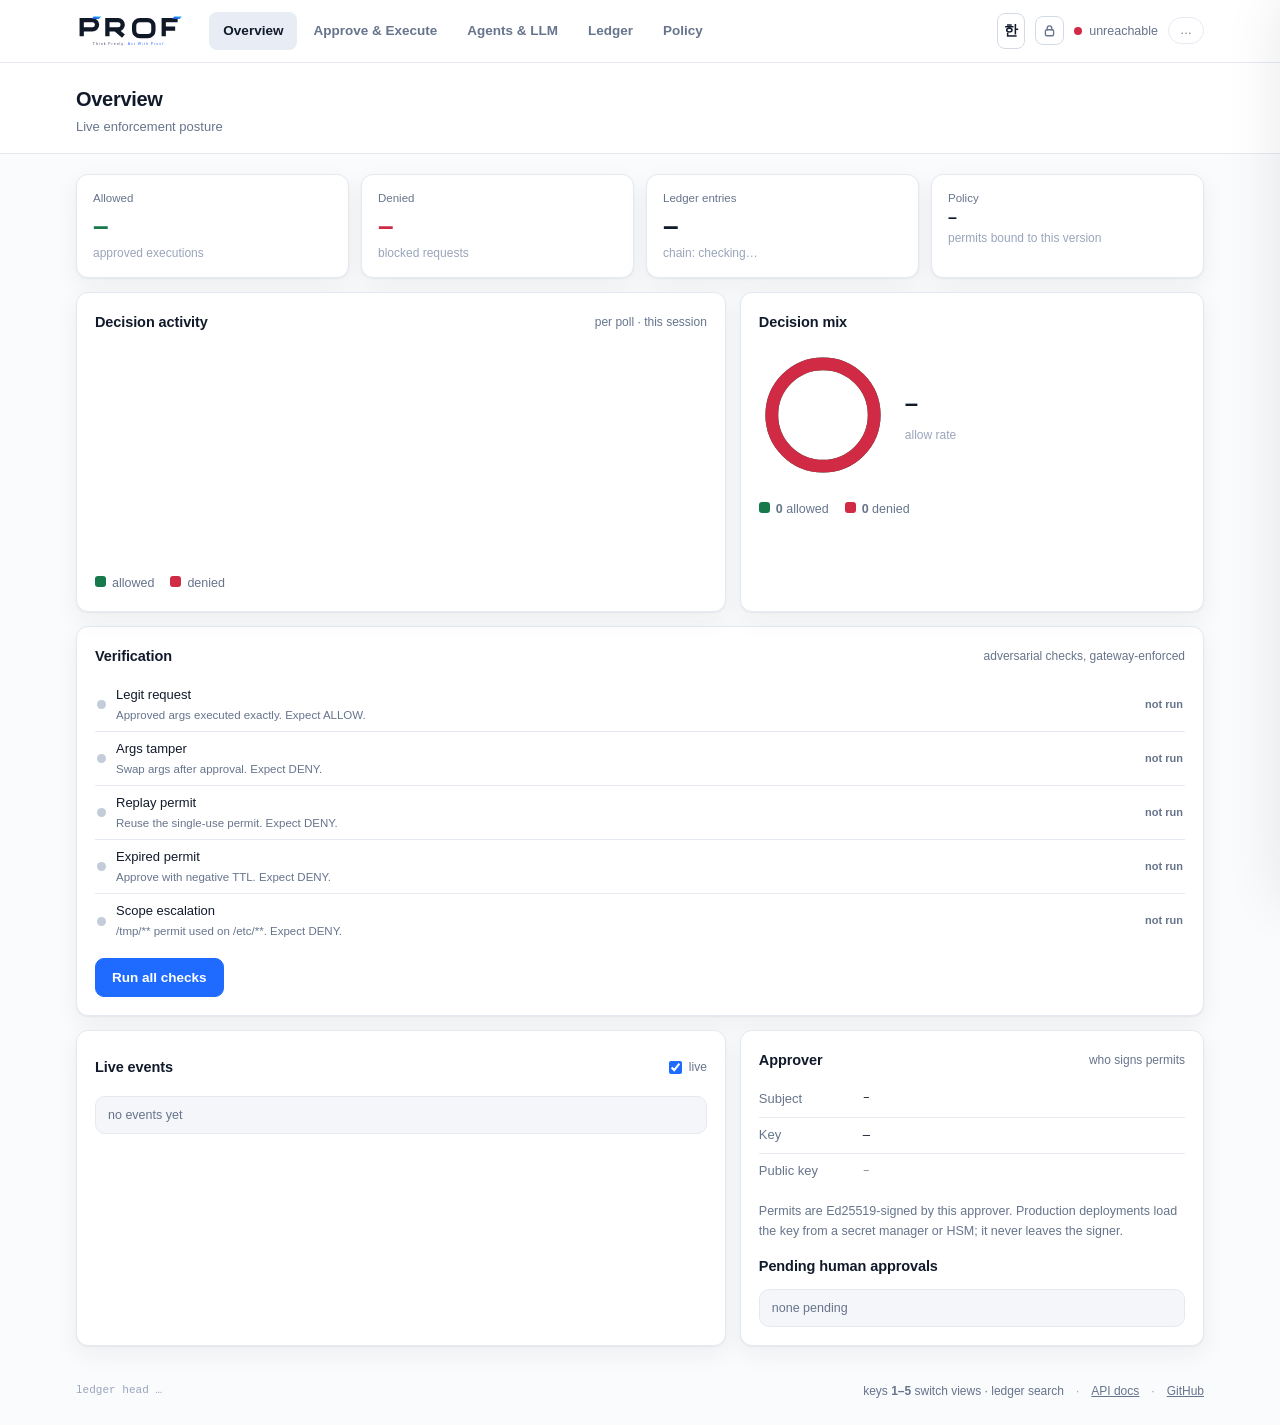
==== commit d5901c50: "Brand: clean vector logo (light/dark SVG), new OG image, console logo as SVG Replaces the jagged ras" ====
--- a/prof/console/index.html
+++ b/prof/console/index.html
@@ -6,12 +6,12 @@
 <title>PROF Console — Think Freely. Act With Proof.</title>
 <meta name="description" content="PROF operations console: approve, execute, verify and audit AI agent actions." />
 <link rel="icon" href="favicon.svg" type="image/svg+xml" />
-<link rel="stylesheet" href="style.css" />
+<link rel="stylesheet" href="style.css?v=1.0.0" />
 </head>
 <body>
 <header class="header">
   <div class="hwrap">
-    <a class="brand" href="/console/" title="PROF console"><img src="logo.png" alt="PROF" /></a>
+    <a class="brand" href="/console/" title="PROF console"><img src="logo.svg" alt="PROF" /></a>
     <nav class="tabs" id="tabs">
       <button data-tab="overview" class="on" data-i18n="tabs.overview">Overview</button>
       <button data-tab="operate" data-i18n="tabs.operate">Approve &amp; Execute</button>
@@ -141,10 +141,23 @@
         <label><span data-i18n="ag.task.label">Task</span><textarea id="agent-task" rows="3">What tier is customer acme-42?</textarea></label>
         <div class="row"><label class="switch"><input type="checkbox" id="agent-human" /> <span data-i18n="ag.human">pre-approve high-tier for this run</span></label></div>
         <div class="row"><label class="switch"><input type="checkbox" id="agent-wait" /> <span data-i18n="ag.wait">wait for human approval (opens a request, polls the queue)</span></label></div>
-        <div class="row" style="margin-top:8px"><button id="btn-agent-run" class="primary" data-i18n="btn.run">Run with proof</button></div>
+        <div class="row" style="margin-top:8px">
+          <button id="btn-agent-run" class="primary" data-i18n="btn.run">Run with proof</button>
+          <button id="btn-task-queue" data-i18n="btn.queue">Queue for an agent</button>
+        </div>
       </div>
     </div>
     <div class="panel"><div class="phead"><h2 data-i18n="ag.result">Result</h2><span class="hint" id="agent-summary"></span></div><pre class="out big" id="o-agent">—</pre></div>
+    <div class="panel">
+      <div class="phead"><h2 data-i18n="ag.inbox">Agent task inbox</h2><span class="hint" id="inbox-count"></span></div>
+      <p class="mut small" data-i18n="ag.inbox.note">Queue a task here and any connected agent pulls it over MCP (prof.task.next) and reports back (prof.task.done). The built-in LLM loop runs "Run with proof" directly.</p>
+      <div class="row" style="margin:6px 0">
+        <input id="inbox-agent-filter" data-i18n-ph="ag.inbox.filter" placeholder="agent name (optional)" />
+        <button id="btn-inbox-refresh" data-i18n="btn.refresh">Refresh</button>
+        <button id="btn-inbox-clear" data-i18n="btn.clear.done">Clear finished</button>
+      </div>
+      <ul class="reqlist" id="inbox-list"><li class="mut">—</li></ul>
+    </div>
     <div class="panel">
       <div class="phead"><h2 data-i18n="ag.mcp">Remote MCP endpoint</h2><span class="pillok" id="mcp-state">checking…</span></div>
       <div class="row2">
@@ -198,13 +211,13 @@
 <footer class="statusbar">
   <span id="sb-head" class="mono">ledger head …</span><span class="sp"></span>
   <span class="mut"><span data-i18n="foot.keys.pre">keys</span> <b>1–5</b> <span data-i18n="foot.keys">switch views · <b>/</b> ledger search</span></span>
-  <span>·</span><a href="/docs">API docs</a><span>·</span><a href="https://github.com/4chains-inc/prof">GitHub</a>
+  <span>·</span><a href="/docs">API docs</a><span>·</span><a href="https://github.com/tokenismcp/prof">GitHub</a>
 </footer>
 
 <div class="drawer" id="drawer"><div class="dhead"><h3><span data-i18n="drawer.title">Ledger entry</span> <span id="d-seq"></span></h3><button id="d-close">✕</button></div><pre class="out big" id="d-body"></pre>
 <div class="chain" id="d-chain"></div></div>
 <div class="scrim" id="scrim"></div>
-<script src="i18n.js"></script>
-<script src="app.js"></script>
+<script src="i18n.js?v=1.0.0"></script>
+<script src="app.js?v=1.0.0"></script>
 </body>
 </html>
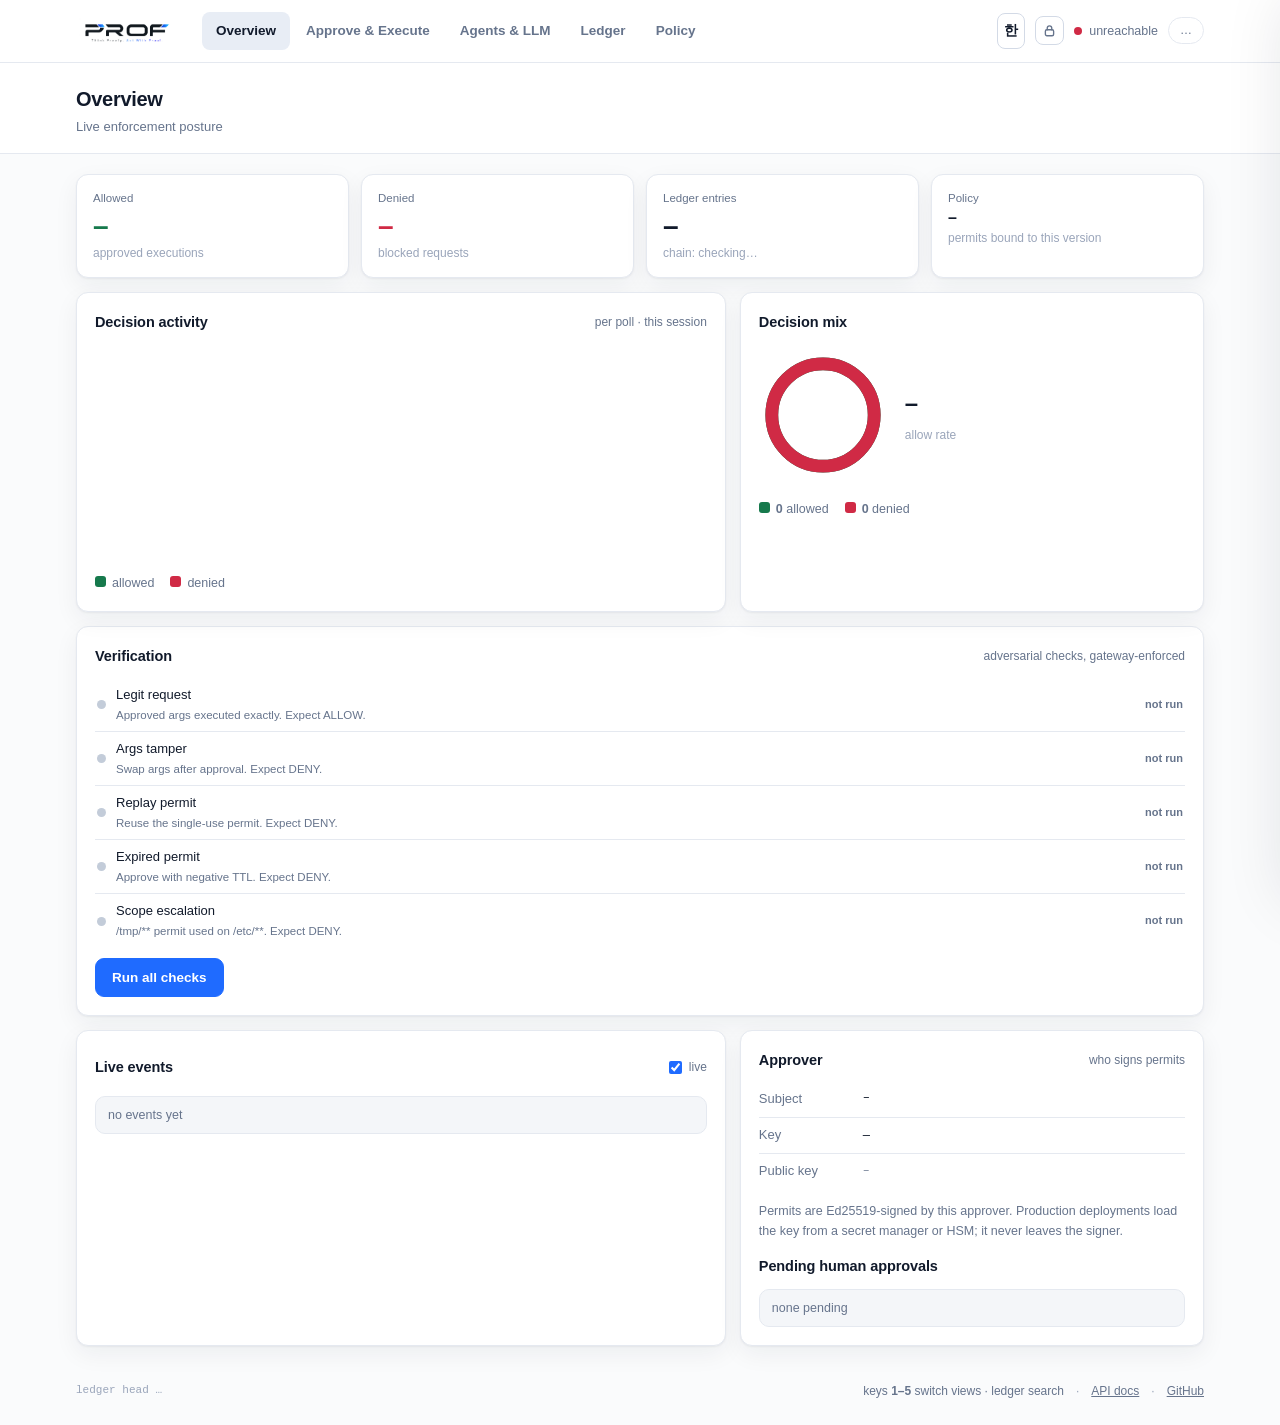
==== commit 3d70ae96: "Brand: use the original PROF logo (clean crop on white), rebuild OG image; drop redrawn SVG Co-Autho" ====
--- a/prof/console/index.html
+++ b/prof/console/index.html
@@ -11,7 +11,7 @@
 <body>
 <header class="header">
   <div class="hwrap">
-    <a class="brand" href="/console/" title="PROF console"><img src="logo.svg" alt="PROF" /></a>
+    <a class="brand" href="/console/" title="PROF console"><img src="logo.png" alt="PROF" /></a>
     <nav class="tabs" id="tabs">
       <button data-tab="overview" class="on" data-i18n="tabs.overview">Overview</button>
       <button data-tab="operate" data-i18n="tabs.operate">Approve &amp; Execute</button>
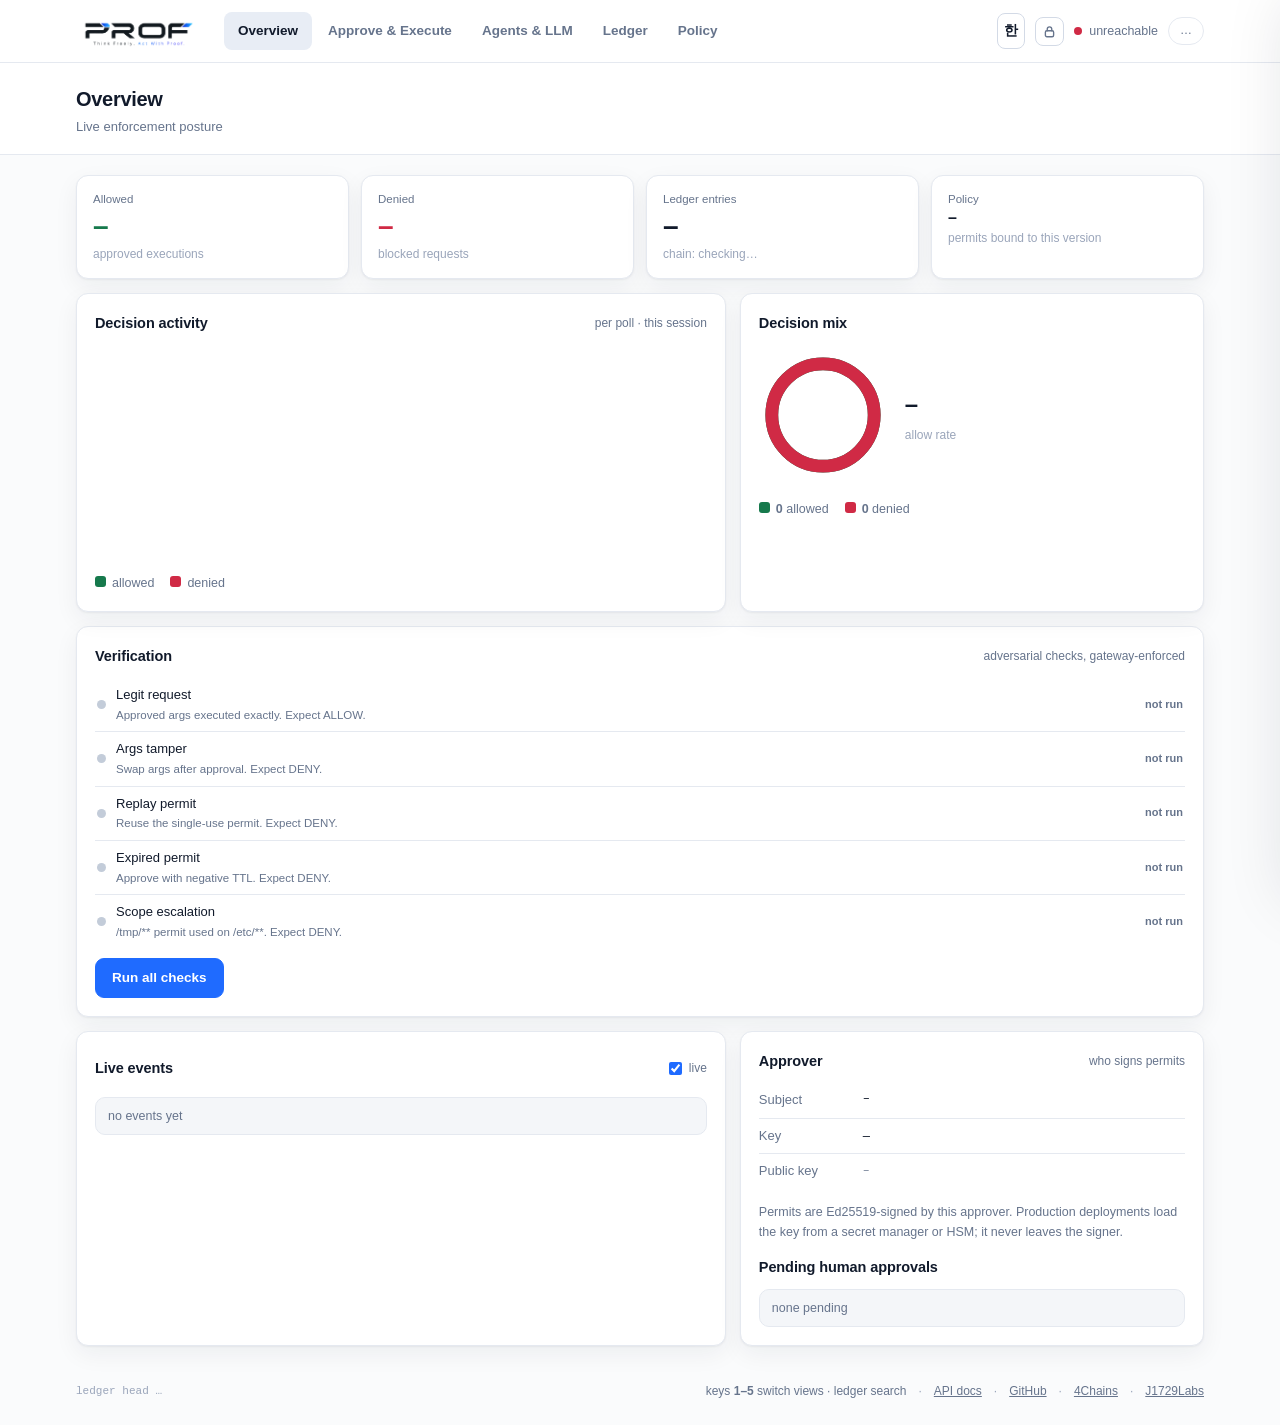
==== commit 92302c0d: "Link 4Chains Inc. and J1729Labs (README, license, package URLs, console footer) Co-Authored-By: Clau" ====
--- a/prof/console/index.html
+++ b/prof/console/index.html
@@ -211,7 +211,7 @@
 <footer class="statusbar">
   <span id="sb-head" class="mono">ledger head …</span><span class="sp"></span>
   <span class="mut"><span data-i18n="foot.keys.pre">keys</span> <b>1–5</b> <span data-i18n="foot.keys">switch views · <b>/</b> ledger search</span></span>
-  <span>·</span><a href="/docs">API docs</a><span>·</span><a href="https://github.com/tokenismcp/prof">GitHub</a>
+  <span>·</span><a href="/docs">API docs</a><span>·</span><a href="https://github.com/tokenismcp/prof">GitHub</a><span>·</span><a href="https://4chains.site" target="_blank" rel="noopener">4Chains</a><span>·</span><a href="https://j1729labs.site" target="_blank" rel="noopener">J1729Labs</a>
 </footer>
 
 <div class="drawer" id="drawer"><div class="dhead"><h3><span data-i18n="drawer.title">Ledger entry</span> <span id="d-seq"></span></h3><button id="d-close">✕</button></div><pre class="out big" id="d-body"></pre>
--- a/prof/console/style.css
+++ b/prof/console/style.css
@@ -17,7 +17,7 @@
 /* header */
 .header{position:sticky;top:0;z-index:30;background:rgba(255,255,255,.92);backdrop-filter:blur(10px);border-bottom:1px solid var(--line)}
 .hwrap{max-width:1180px;margin:0 auto;padding:12px 26px;display:flex;align-items:center;gap:26px}
-.brand img{height:34px;display:block}
+.brand img{height:38px;display:block}
 .tabs{display:flex;gap:2px;flex:1;overflow-x:auto}
 .tabs button{background:transparent;border:0;color:var(--mut);font:inherit;font-weight:600;font-size:13.5px;padding:8px 14px;border-radius:8px;cursor:pointer;white-space:nowrap}
 .tabs button:hover{color:var(--txt);background:#eef1f6}
